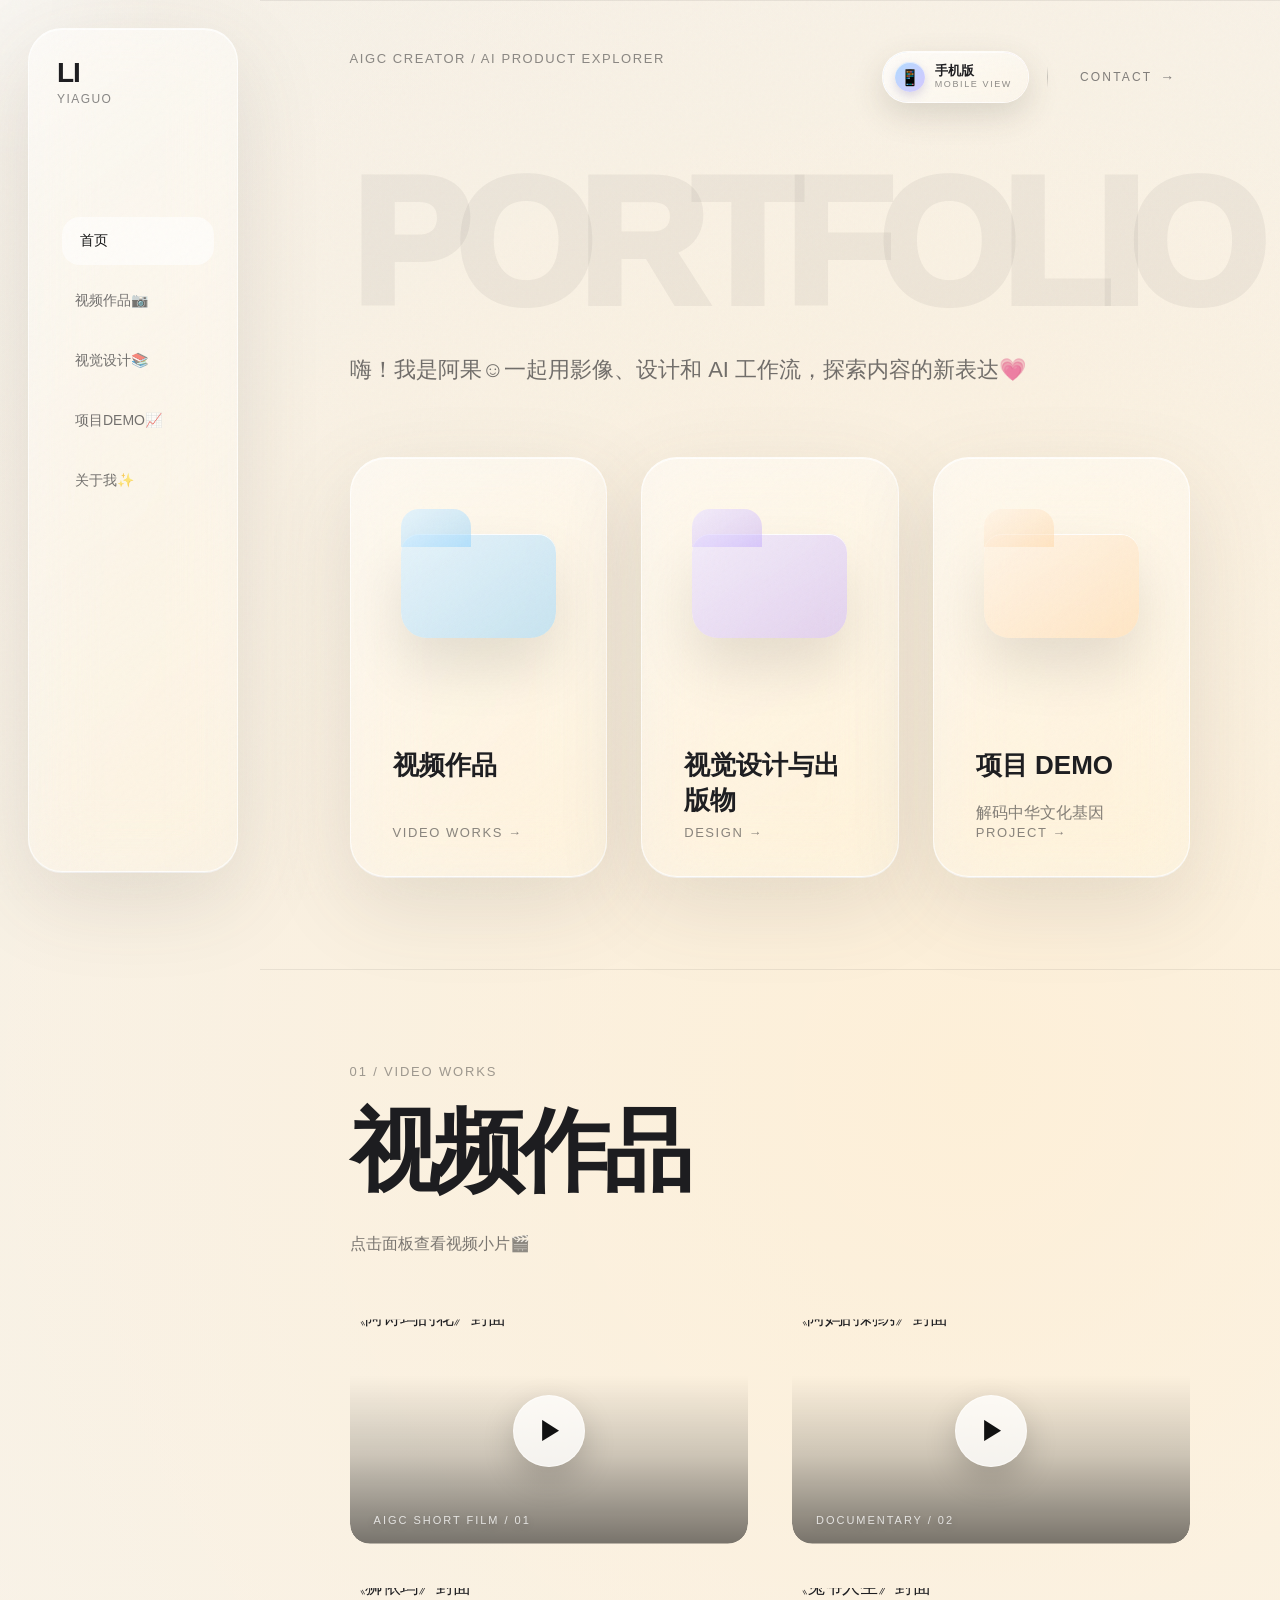
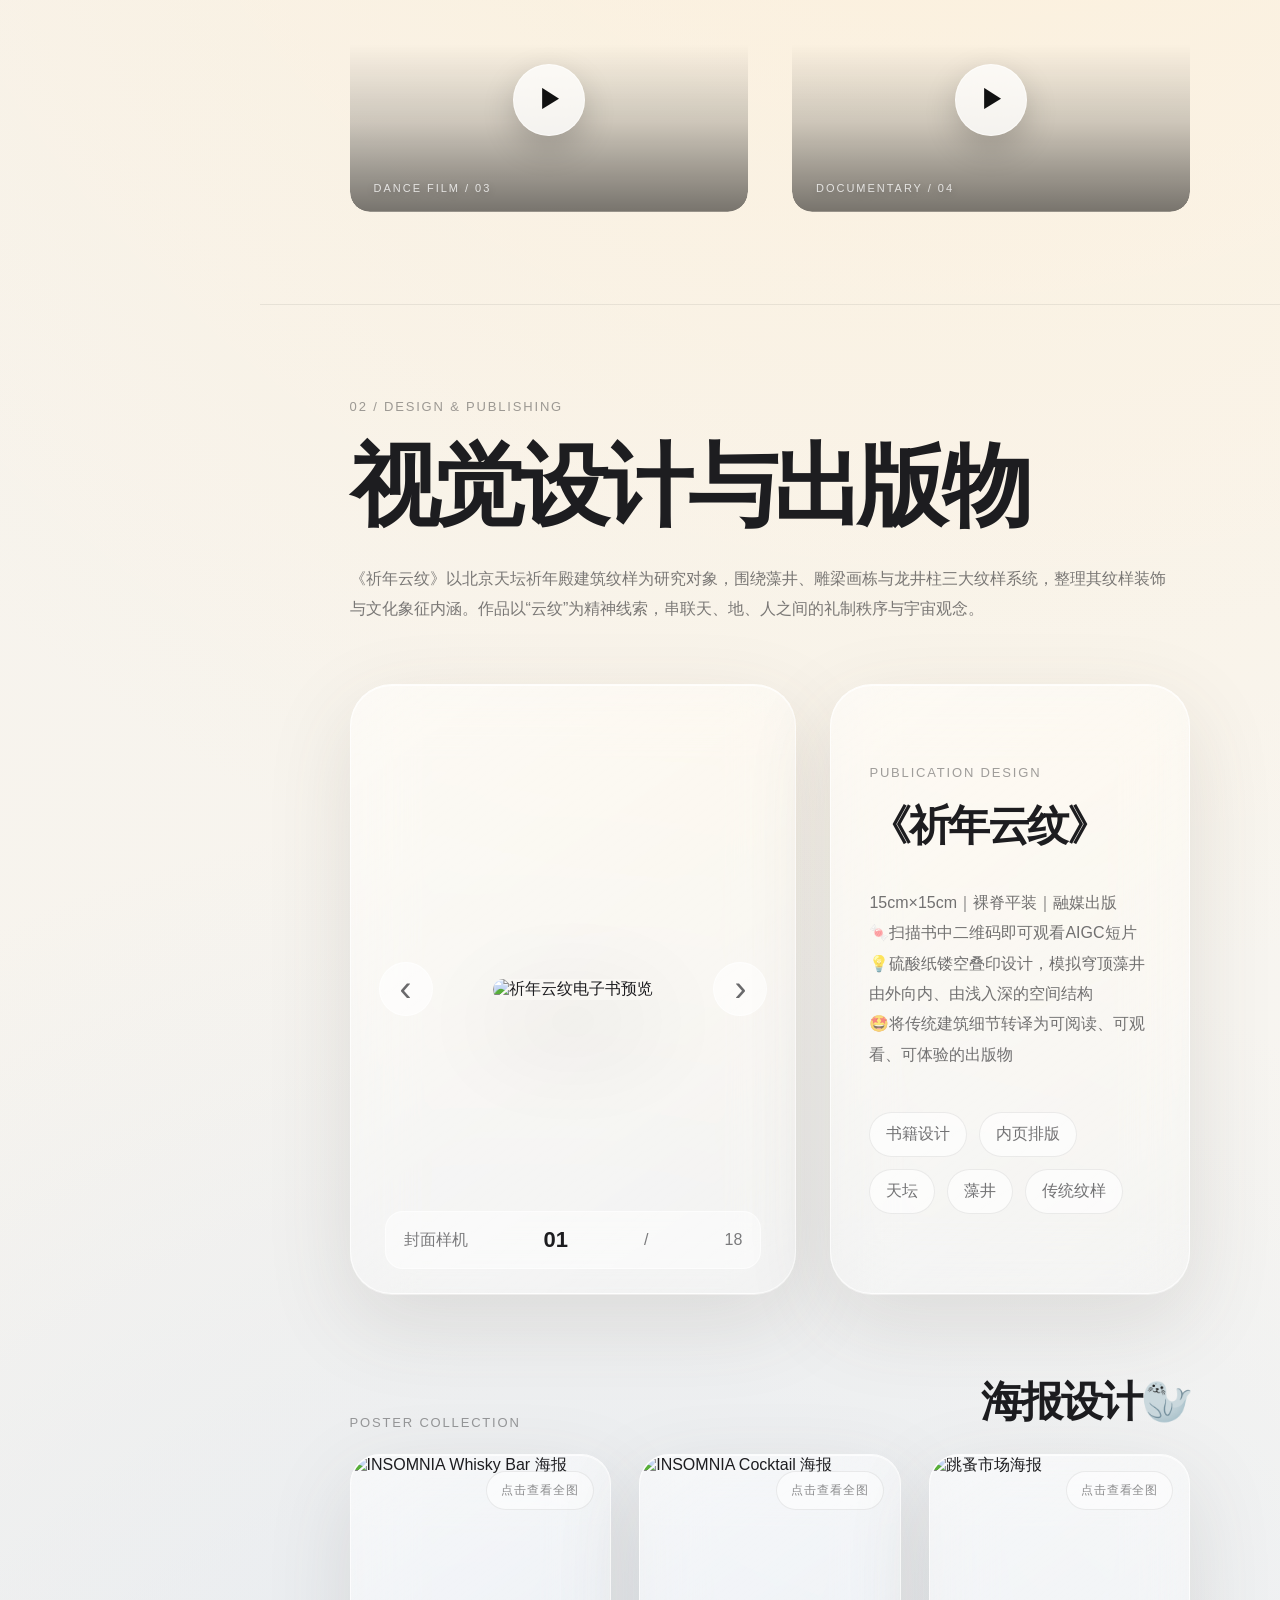
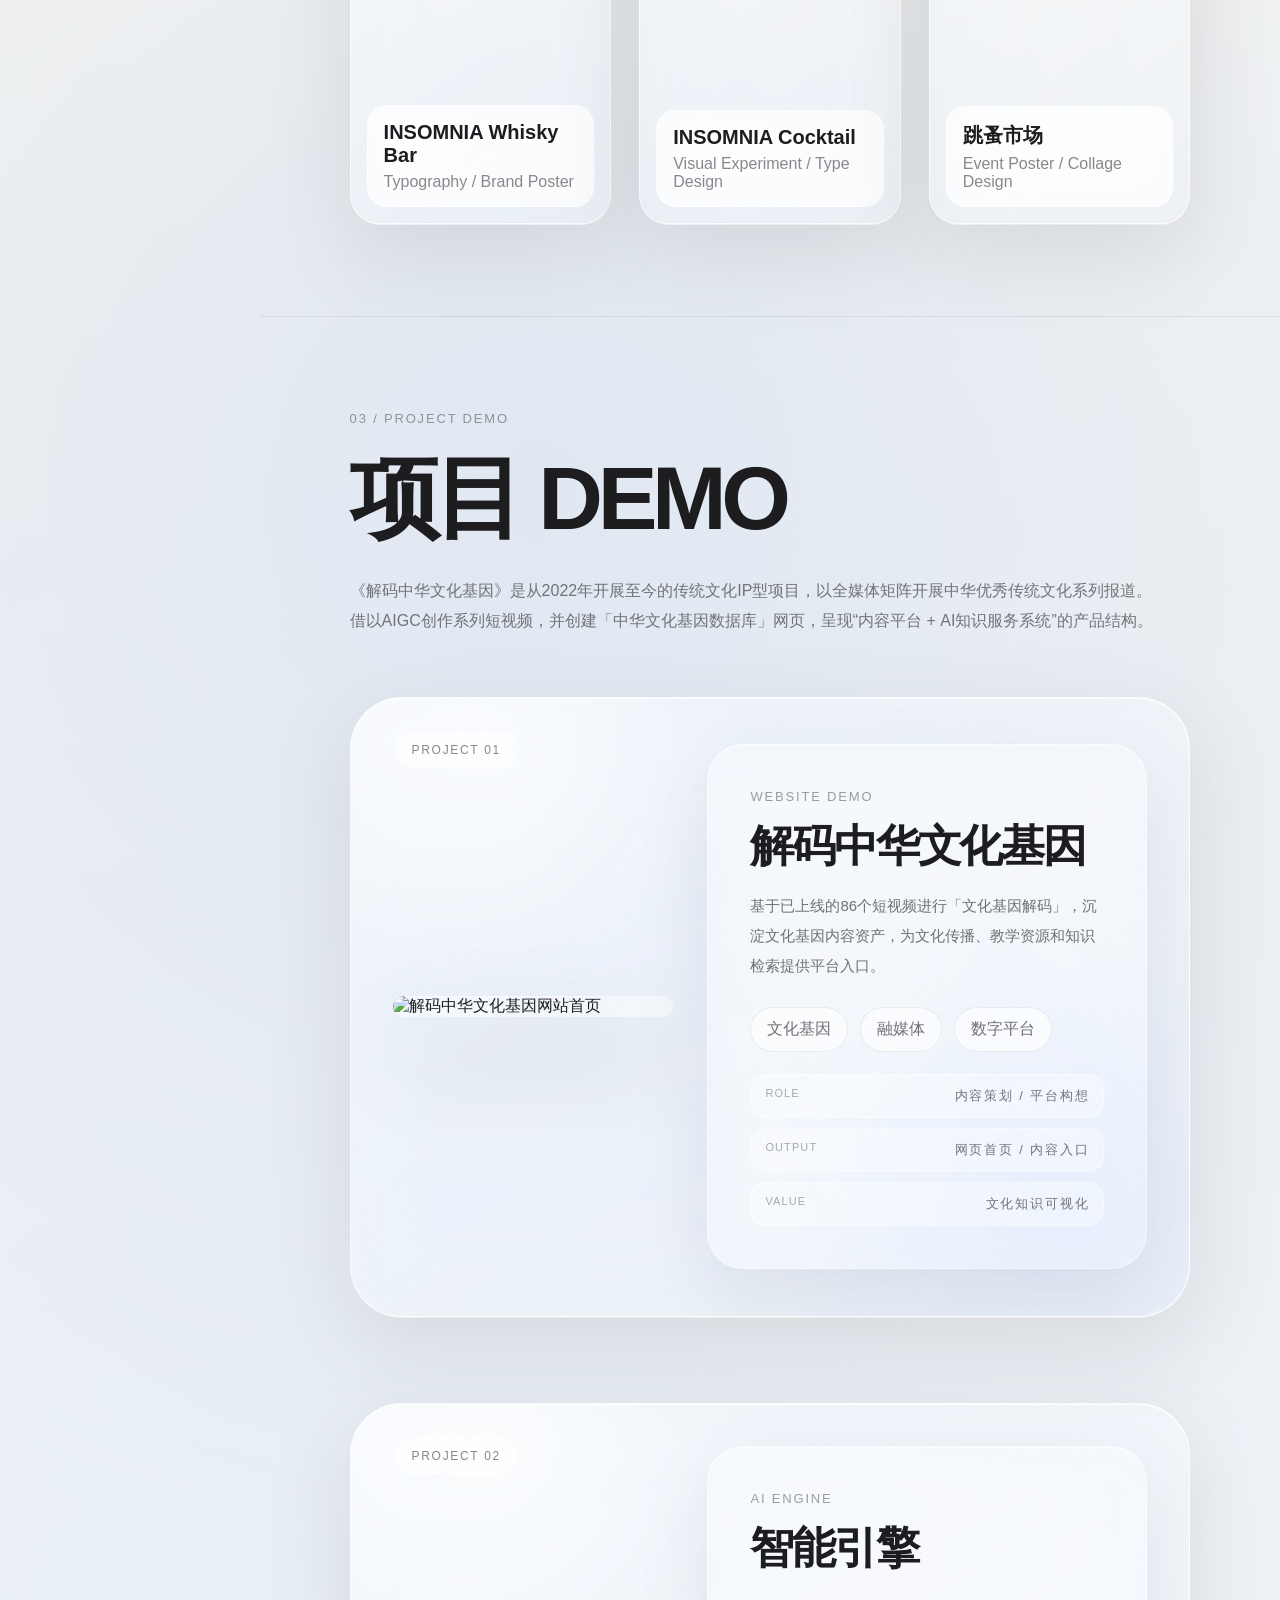
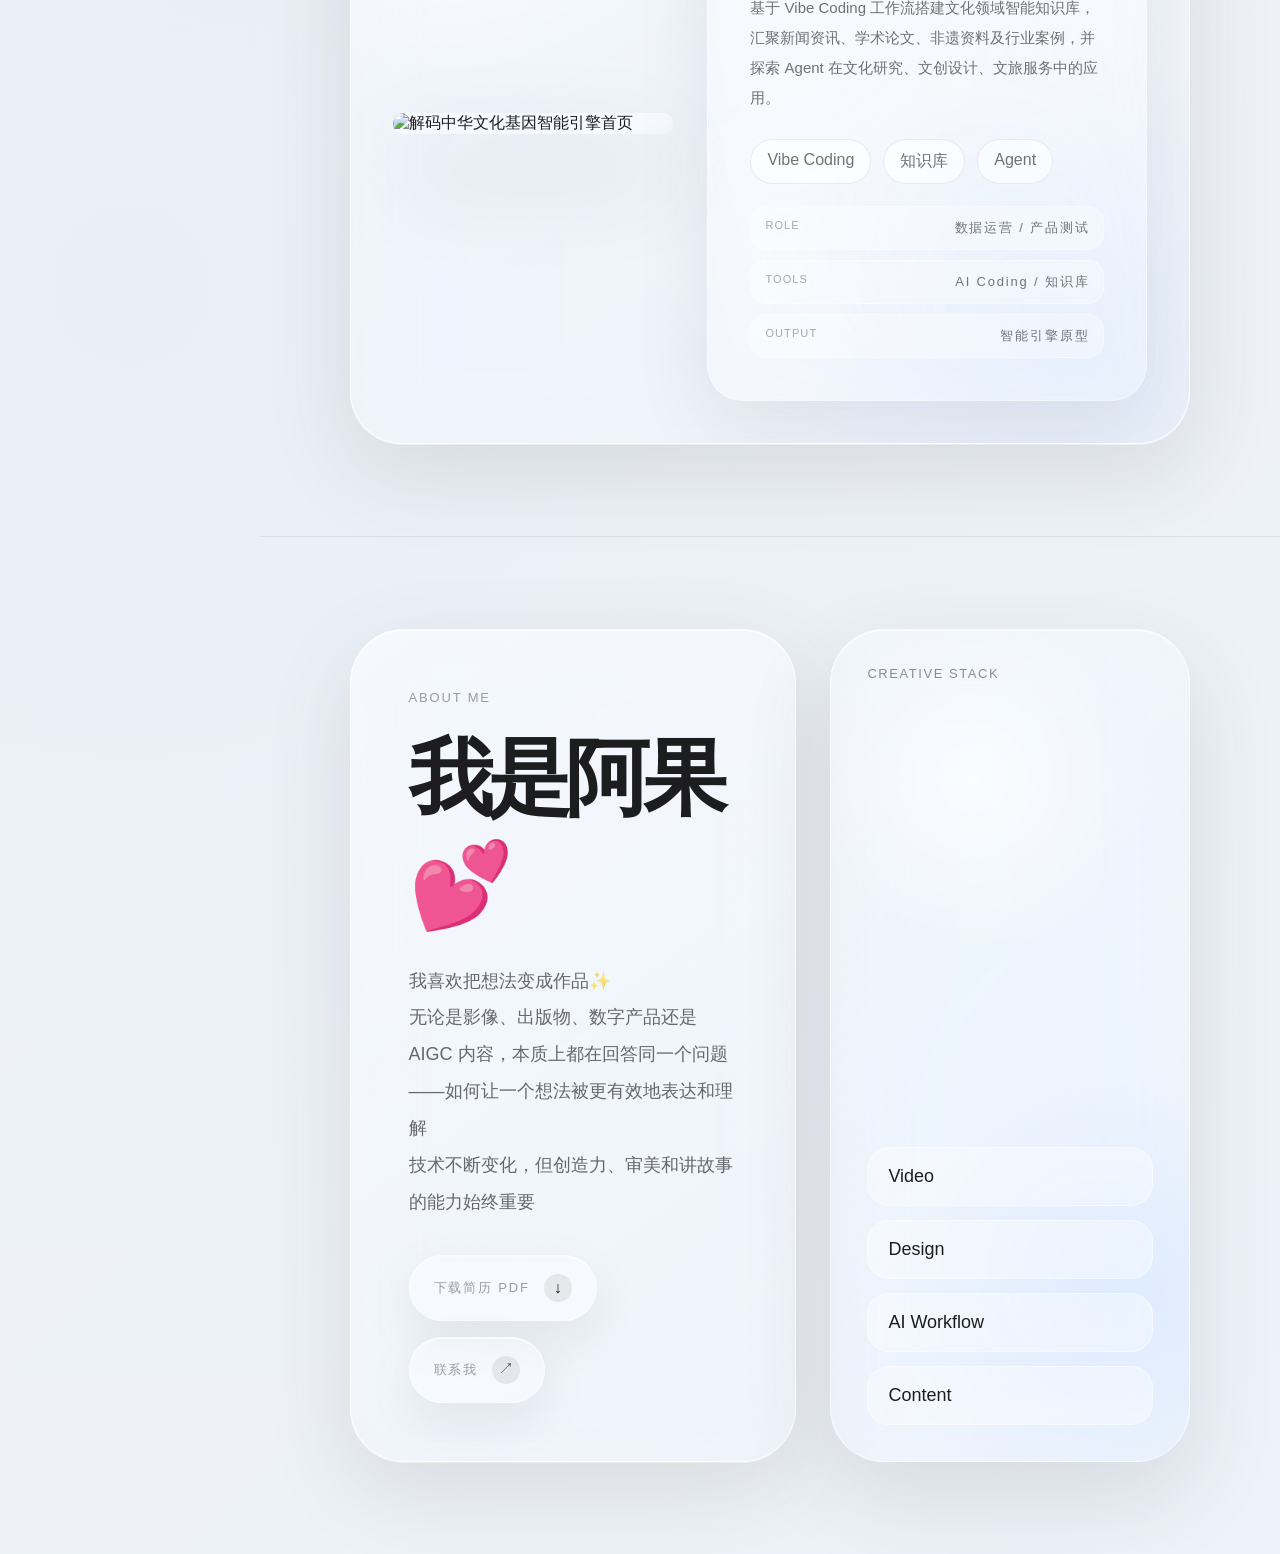
==== index.html @ c7b143b3 "Publish final portfolio site" ====
<!DOCTYPE html>
<html lang="zh-CN">
<head>
  <meta charset="UTF-8" />
  <meta name="viewport" content="width=device-width, initial-scale=1.0" />
  <title>李伊阿果 · Portfolio</title>
  <link rel="stylesheet" href="style.css?v=video-card-16x9-final-20260620" />
</head>
<body>
  <div class="cursor-glow"></div>
  <div class="noise"></div>

  <aside class="dock glass">
    <div class="logo"><b>LI</b><span>YIAGUO</span></div>
    <a class="active" href="#home">首页</a>
    <a href="#videos">视频作品📷</a>
    <a href="#design">视觉设计📚</a>
    <a href="#demo">项目DEMO📈</a>
    <a href="#about">关于我✨</a>
  </aside>

  <main>
    <section id="home" class="hero section">
      <div class="topline"><span class="topline-id">AIGC CREATOR / AI PRODUCT EXPLORER</span><div class="topline-right"><a class="mobile-cta" href="mobile.html" aria-label="切换到手机版"><span class="mobile-cta-icon">📱</span><span class="mobile-cta-text"><b>手机版</b><small>MOBILE VIEW</small></span></a><span class="topline-divider" aria-hidden="true"></span><a class="topline-contact" href="mailto:1071947963@qq.com"><span class="topline-contact-label">CONTACT</span><span class="topline-contact-arrow">→</span></a></div></div>
      <h1 class="mega">PORTFOLIO</h1>
      <p class="hero-copy">嗨！我是阿果☺️一起用影像、设计和 AI 工作流，探索内容的新表达💗</p>
      <div class="folder-grid">
        <a href="#videos" class="folder glass blue"><div class="folder-3d"></div><h2>视频作品</h2><p></p><span>VIDEO WORKS →</span></a>
        <a href="#design" class="folder glass violet"><div class="folder-3d"></div><h2>视觉设计与出版物</h2><p></p><span>DESIGN →</span></a>
        <a href="#demo" class="folder glass amber"><div class="folder-3d"></div><h2>项目 DEMO</h2><p>解码中华文化基因</p><span>PROJECT →</span></a>
      </div>
    </section>

    <section id="videos" class="section">
      <div class="section-title"><span>01 / VIDEO WORKS</span><h2>视频作品</h2><p>点击面板查看视频小片🎬</p></div>
      <div class="video-waterfall">
        <article class="video-card" data-video="assets/videos/ashima.mp4" data-title="《阿诗玛的花》｜AIGC短片"><div class="video-cover"><img src="assets/covers/ashima.jpg" class="cover-img" alt="《阿诗玛的花》封面"><div class="play">▶</div><small>AIGC SHORT FILM / 01</small></div><div class="video-info"><h3>《阿诗玛的花》｜AIGC短片</h3><p>基于纪录片《阿妈的刺绣》延伸创作，以AIGC动画解构撒尼刺绣的几何对称特征。在传统纹样与数字技术的碰撞中，探索非遗文化的当代表达。</p></div></article>
        <article class="video-card" data-video="assets/videos/阿妈的刺绣.mp4" data-title="《阿妈的刺绣》"><div class="video-cover"><img src="assets/covers/amadecixiu.jpg" class="cover-img" alt="《阿妈的刺绣》封面"><div class="play">▶</div><small>DOCUMENTARY / 02</small></div><div class="video-info"><h3>《阿妈的刺绣》｜微纪录片</h3><p>以第一人称视角走进撒尼人的生活现场，记录国家级非遗传承人的坚守与传递。当针脚穿过布面，古老的文化也在当代继续生长。</p></div></article>
        <article class="video-card" data-video="assets/videos/狮依玛.mp4" data-title="《狮依玛》"><div class="video-cover"><img src="assets/covers/shiyima.jpg" class="cover-img" alt="《狮依玛》封面"><div class="play">▶</div><small>DANCE FILM / 03</small></div><div class="video-info"><h3>《狮依玛》｜舞蹈影像</h3><p>以舞狮为视觉意象，通过舞蹈影像探讨生命、传承与信仰。在刚劲与热烈的肢体表达中，展现民族文化历久弥新的生命力。</p></div></article>
        <article class="video-card" data-video="assets/videos/兔爷人生.mp4" data-title="《兔爷人生》"><div class="video-cover"><img src="assets/covers/tuye.jpg" class="cover-img" alt="《兔爷人生》封面"><div class="play">▶</div><small>DOCUMENTARY / 04</small></div><div class="video-info"><h3>《兔爷人生》｜微纪录片</h3><p>镜头走进杨梅竹斜街，从一尊兔儿爷的诞生开始，回望传统技艺跨越时光的传承轨迹。在“十五五”开局之年，以非遗之美回应文化自信的时代命题。</p></div></article>
      </div>
    </section>

    <section id="design" class="section">
      <div class="section-title"><span>02 / DESIGN & PUBLISHING</span><h2>视觉设计与出版物</h2><p>《祈年云纹》以北京天坛祈年殿建筑纹样为研究对象，围绕藻井、雕梁画栋与龙井柱三大纹样系统，整理其纹样装饰与文化象征内涵。作品以“云纹”为精神线索，串联天、地、人之间的礼制秩序与宇宙观念。
 </p></div>
      <div class="book-preview-wrap">
        <div class="book-preview glass">
          <button class="book-nav prev" aria-label="上一页">‹</button>
          <div class="book-stage"><img id="bookImage" src="assets/book/book-01.jpg" alt="祈年云纹电子书预览" /></div>
          <button class="book-nav next" aria-label="下一页">›</button>
          <div class="page-indicator"><span id="bookTitle">封面样机</span><b id="pageNow">01</b>/<span id="pageTotal">18</span></div>
        </div>
        <aside class="book-info glass"><span>PUBLICATION DESIGN</span><h3>《祈年云纹》</h3><p>15cm×15cm｜裸脊平装｜融媒出版<br>🍬扫描书中二维码即可观看AIGC短片<br>💡硫酸纸镂空叠印设计，模拟穹顶藻井由外向内、由浅入深的空间结构<br>🤩将传统建筑细节转译为可阅读、可观看、可体验的出版物</p><div class="book-tags"><b>书籍设计</b><b>内页排版</b><b>天坛</b><b>藻井</b><b>传统纹样</b></div></aside>
      </div>
      <div class="poster-section">
        <div class="poster-head"><span>POSTER COLLECTION</span><h3>海报设计🦭</h3></div>
        <div class="poster-row">
          <article class="poster-card glass" data-full="assets/posters/poster-01.jpg" data-title="INSOMNIA Whisky Bar"><img src="assets/posters/poster-01.jpg" alt="INSOMNIA Whisky Bar 海报"><div><h4>INSOMNIA Whisky Bar</h4><p>Typography / Brand Poster</p></div></article>
          <article class="poster-card glass" data-full="assets/posters/poster-02.jpg" data-title="INSOMNIA Cocktail"><img src="assets/posters/poster-02.jpg" alt="INSOMNIA Cocktail 海报"><div><h4>INSOMNIA Cocktail</h4><p>Visual Experiment / Type Design</p></div></article>
          <article class="poster-card glass" data-full="assets/posters/poster-03.jpg" data-title="跳蚤市场"><img src="assets/posters/poster-03.jpg" alt="跳蚤市场海报"><div><h4>跳蚤市场</h4><p>Event Poster / Collage Design</p></div></article>
        </div>
      </div>
    </section>

    <section id="demo" class="section">
      <div class="section-title"><span>03 / PROJECT DEMO</span><h2>项目 DEMO</h2><p>《解码中华文化基因》是从2022年开展至今的传统文化IP型项目，以全媒体矩阵开展中华优秀传统文化系列报道。<br>借以AIGC创作系列短视频，并创建「中华文化基因数据库」网页，呈现“内容平台 + AI知识服务系统”的产品结构。</p></div>
      <div class="project-stack">
        <article class="project-panel glass"><div class="project-index">PROJECT 01</div><div class="project-shot"><img src="assets/demo/culture-home.jpg" alt="解码中华文化基因网站首页"></div><div class="project-text glass"><span>WEBSITE DEMO</span><h3>解码中华文化基因</h3><p>基于已上线的86个短视频进行「文化基因解码」，沉淀文化基因内容资产，为文化传播、教学资源和知识检索提供平台入口。</p><div class="mini-tags"><b>文化基因</b><b>融媒体</b><b>数字平台</b></div><div class="project-meta"><span><em>ROLE</em>内容策划 / 平台构想</span><span><em>OUTPUT</em>网页首页 / 内容入口</span><span><em>VALUE</em>文化知识可视化</span></div></div></article>
        <article class="project-panel glass"><div class="project-index">PROJECT 02</div><div class="project-shot"><img src="assets/demo/engine-home.jpg" alt="解码中华文化基因智能引擎首页"></div><div class="project-text glass"><span>AI ENGINE</span><h3>智能引擎</h3><p>基于 Vibe Coding 工作流搭建文化领域智能知识库，汇聚新闻资讯、学术论文、非遗资料及行业案例，并探索 Agent 在文化研究、文创设计、文旅服务中的应用。</p><div class="mini-tags"><b>Vibe Coding</b><b>知识库</b><b>Agent</b></div><div class="project-meta"><span><em>ROLE</em>数据运营 / 产品测试</span><span><em>TOOLS</em>AI Coding / 知识库</span><span><em>OUTPUT</em>智能引擎原型</span></div></div></article>
      </div>
    </section>

    <section id="about" class="section about">
      <div class="about-shell">
        <div class="about-card glass"><span>ABOUT ME</span><h2>我是阿果💕</h2><p>我喜欢把想法变成作品✨<br>
无论是影像、出版物、数字产品还是 AIGC 内容，本质上都在回答同一个问题——如何让一个想法被更有效地表达和理解
<br>技术不断变化，但创造力、审美和讲故事的能力始终重要</p>
        <div class="resume-actions">
          <a class="resume-btn" href="assets/resume/李伊阿果的简历.pdf" download><span>下载简历 PDF</span><i>↓</i></a>
          <a class="resume-btn ghost" href="mailto:1071947963@qq.com"><span>联系我</span><i>↗</i></a>
        </div>
        </div>
        <div class="about-orbit glass">
          <div class="orbit-title">Creative Stack</div>
          <div class="orbit-list"><b>Video</b><b>Design</b><b>AI Workflow</b><b>Content</b></div>
        </div>
      </div>
    </section>
  </main>
       
  <div class="modal" id="videoModal"><div class="modal-bg"></div><div class="modal-box glass"><button class="close">×</button><h3 id="modalTitle">Video Demo</h3><video id="modalVideo" controls></video></div></div>


  <div class="poster-modal" id="posterModal">
    <div class="poster-modal-bg"></div>
    <div class="poster-modal-box glass">
      <button class="poster-close">×</button>
      <h3 id="posterTitle">Poster</h3>
      <img id="posterFull" src="" alt="海报全图预览">
    </div>
  </div>

  <script>const bookPages = [{"src": "assets/book/book-01.jpg", "title": "封面样机"}, {"src": "assets/book/book-02.jpg", "title": "扉页"}, {"src": "assets/book/book-03.jpg", "title": "引言页"}, {"src": "assets/book/book-04.jpg", "title": "藻井标题页"}, {"src": "assets/book/book-05.jpg", "title": "藻井解析"}, {"src": "assets/book/book-06.jpg", "title": "天圆地方"}, {"src": "assets/book/book-07.jpg", "title": "十二金柱"}, {"src": "assets/book/book-08.jpg", "title": "斗拱结构"}, {"src": "assets/book/book-09.jpg", "title": "风华四方"}, {"src": "assets/book/book-10.jpg", "title": "龙腾云霄"}, {"src": "assets/book/book-11.jpg", "title": "雕梁画栋"}, {"src": "assets/book/book-12.jpg", "title": "金龙和玺纹"}, {"src": "assets/book/book-13.jpg", "title": "金凤和玺纹"}, {"src": "assets/book/book-14.jpg", "title": "金龙和玺纹细节"}, {"src": "assets/book/book-15.jpg", "title": "祈年殿历史时间轴"}, {"src": "assets/book/book-16.jpg", "title": "尾声页"}, {"src": "assets/book/book-17.jpg", "title": "内页 17"}, {"src": "assets/book/book-18.jpg", "title": "内页 18"}];</script>
  <script src="script.js"></script>
</body>
</html>
---- style.css ----
*{box-sizing:border-box}html{scroll-behavior:smooth}body{margin:0;color:#1d1d20;background:radial-gradient(circle at 80% 10%,rgba(214,200,255,.55),transparent 30%),radial-gradient(circle at 14% 80%,rgba(178,219,255,.48),transparent 32%),linear-gradient(135deg,#faf7f1,#eee6dc);font-family:-apple-system,BlinkMacSystemFont,"SF Pro Display","PingFang SC","Helvetica Neue",Arial,sans-serif;overflow-x:hidden}a{text-decoration:none;color:inherit}.noise{position:fixed;inset:0;pointer-events:none;opacity:.035;background-image:url("data:image/svg+xml,%3Csvg viewBox='0 0 300 300' xmlns='http://www.w3.org/2000/svg'%3E%3Cfilter id='n'%3E%3CfeTurbulence type='fractalNoise' baseFrequency='.9' numOctaves='4' stitchTiles='stitch'/%3E%3C/filter%3E%3Crect width='300' height='300' filter='url(%23n)' opacity='.7'/%3E%3C/svg%3E");z-index:99}.cursor-glow{position:fixed;width:360px;height:360px;border-radius:50%;background:radial-gradient(circle,rgba(255,255,255,.75),transparent 64%);transform:translate(-50%,-50%);pointer-events:none;z-index:1;mix-blend-mode:soft-light}.glass{background:linear-gradient(145deg,rgba(255,255,255,.68),rgba(255,255,255,.22));border:1px solid rgba(255,255,255,.58);box-shadow:inset 0 1px 0 rgba(255,255,255,.7),0 26px 70px rgba(71,62,50,.13);backdrop-filter:blur(28px) saturate(160%);-webkit-backdrop-filter:blur(28px) saturate(160%)}.dock{position:fixed;left:28px;top:28px;bottom:28px;width:210px;border-radius:34px;z-index:20;padding:28px;display:flex;flex-direction:column}.logo b{display:block;font-size:28px;letter-spacing:-.04em}.logo span{font-size:12px;color:rgba(29,29,32,.52);letter-spacing:.12em}.dock a{padding:15px 18px;border-radius:18px;margin-top:12px;color:rgba(29,29,32,.62);font-size:14px;transition:.28s}.dock a:first-of-type{margin-top:110px}.dock a:hover,.dock a.active{background:rgba(255,255,255,.58);color:#111;transform:translateX(5px)}main{margin-left:260px}.section{min-height:100vh;padding:92px 7vw;border-top:1px solid rgba(30,30,34,.08);position:relative}.topline{display:flex;justify-content:space-between;color:rgba(29,29,32,.5);font-size:13px;letter-spacing:.12em}.hero{padding-top:50px}.mega{font-size:clamp(86px,14vw,225px);line-height:.8;letter-spacing:-.09em;margin:70px 0 0;color:rgba(29,29,32,.055);font-weight:950}.hero-copy{font-size:22px;line-height:1.85;width:min(760px,90%);margin:34px 0 66px;color:rgba(29,29,32,.62)}.folder-grid{display:grid;grid-template-columns:repeat(3,1fr);gap:34px}.folder{height:420px;border-radius:36px;padding:42px;position:relative;overflow:hidden;transition:.35s}.folder:hover{transform:translateY(-14px) scale(1.015);box-shadow:0 42px 110px rgba(71,62,50,.18)}.folder-3d{width:155px;height:104px;border-radius:18px 18px 26px 26px;margin:34px auto 110px;background:linear-gradient(145deg,rgba(255,255,255,.58),rgba(255,255,255,.08));box-shadow:inset 0 1px 0 rgba(255,255,255,.9),0 30px 55px rgba(0,0,0,.1);position:relative}.folder-3d:before{content:"";position:absolute;left:0;top:-25px;width:70px;height:38px;border-radius:18px 18px 0 0;background:inherit}.blue .folder-3d{background-color:rgba(83,186,255,.35)}.violet .folder-3d{background-color:rgba(156,116,255,.3)}.amber .folder-3d{background-color:rgba(255,194,124,.34)}.folder h2{font-size:26px;margin:0 0 12px}.folder p{color:rgba(29,29,32,.55);line-height:1.7}.folder span{position:absolute;bottom:36px;left:42px;font-size:13px;color:rgba(29,29,32,.52);letter-spacing:.12em}.section-title{max-width:820px;margin-bottom:60px}.section-title span,.book-info span,.project-text span,.poster-head span{font-size:13px;color:rgba(29,29,32,.42);letter-spacing:.14em}.section-title h2{font-size:clamp(50px,7vw,96px);letter-spacing:-.06em;margin:12px 0}.section-title p{color:rgba(29,29,32,.58);line-height:1.9}.video-waterfall{display:grid;grid-template-columns:repeat(2,1fr);gap:34px;align-items:start}.video-card{min-height:auto;border-radius:34px;padding:0;position:relative;overflow:hidden;cursor:pointer;display:block;background:transparent;border:0;box-shadow:none;backdrop-filter:none;-webkit-backdrop-filter:none}.video-card::before{content:none}.video-cover{height:100%;min-height:0;width:100%;aspect-ratio:1.71/1;border-radius:34px;display:grid;place-items:center;position:relative;overflow:hidden;transition:.42s cubic-bezier(.2,.8,.2,1);background:transparent;border:0;box-shadow:none;backdrop-filter:none;-webkit-backdrop-filter:none}.video-card:hover .video-cover{filter:brightness(.92)}.gradient-1{background:radial-gradient(circle at 30% 20%,#9fd3ff,transparent 30%),linear-gradient(135deg,#1a1a1d,#4e4f58)}.gradient-2{background:radial-gradient(circle at 70% 20%,#dfc2ff,transparent 34%),linear-gradient(135deg,#15151a,#575064)}.gradient-3{background:radial-gradient(circle at 80% 30%,#ffe0a8,transparent 35%),linear-gradient(135deg,#151515,#505259)}.gradient-4{background:radial-gradient(circle at 24% 30%,#b6e0ff,transparent 28%),radial-gradient(circle at 76% 72%,#ffd8b4,transparent 30%),linear-gradient(135deg,#121216,#44444f)}.play{width:90px;height:90px;border-radius:50%;background:rgba(255,255,255,.82);display:grid;place-items:center;font-size:32px;color:#111;box-shadow:0 18px 50px rgba(0,0,0,.18);padding-left:6px}.video-cover small{position:absolute;left:32px;bottom:28px;color:rgba(255,255,255,.55);letter-spacing:.14em}.video-info{position:absolute;inset:18px;width:auto;max-width:none;max-height:none;border-radius:24px;padding:26px 28px;display:none;flex-direction:column;justify-content:center;align-items:flex-start;background:linear-gradient(145deg,rgba(255,255,255,.82),rgba(255,255,255,.36));border:1px solid rgba(255,255,255,.62);box-shadow:0 22px 60px rgba(0,0,0,.22);backdrop-filter:blur(24px) saturate(160%);-webkit-backdrop-filter:blur(24px) saturate(160%);z-index:5;pointer-events:none;transform:scale(.82);transform-origin:center;animation:none}.video-card:hover .video-info{display:flex;animation:videoInfoZoom .42s cubic-bezier(.2,.8,.2,1) forwards}@keyframes videoInfoZoom{from{transform:scale(.82);opacity:0}to{transform:scale(1);opacity:1}}.video-info h3{margin:0 0 12px;font-size:22px;letter-spacing:-.04em;color:#1d1d20}.video-info p{margin:0;color:rgba(29,29,32,.66);line-height:1.7;font-size:14px;display:-webkit-box;-webkit-line-clamp:5;-webkit-box-orient:vertical;overflow:hidden}.video-info::after{content:"点击观看视频 DEMO";display:inline-flex;align-items:center;justify-content:center;width:max-content;margin-top:14px;padding:9px 14px;border-radius:999px;background:rgba(255,255,255,.58);border:1px solid rgba(30,30,34,.08);font-size:11px;letter-spacing:.1em;color:rgba(29,29,32,.58)}.book-preview-wrap{display:grid;grid-template-columns:minmax(0,1.45fr) 360px;gap:34px;align-items:stretch}.book-preview{border-radius:42px;padding:34px;position:relative;min-height:610px;display:grid;place-items:center;overflow:hidden}.book-stage{width:100%;height:520px;border-radius:32px;display:grid;place-items:center;perspective:1200px}.book-stage img{max-width:100%;max-height:100%;object-fit:contain;border-radius:22px;box-shadow:0 32px 100px rgba(0,0,0,.16);transition:.45s cubic-bezier(.2,.8,.2,1);transform-origin:center}.book-stage img.flip{transform:rotateY(-8deg) scale(.985);opacity:.65}.book-nav{position:absolute;top:50%;transform:translateY(-50%);width:54px;height:54px;border-radius:50%;border:1px solid rgba(255,255,255,.66);background:rgba(255,255,255,.58);font-size:36px;line-height:1;cursor:pointer;color:rgba(29,29,32,.66);z-index:4}.book-nav:hover{background:rgba(255,255,255,.85);color:#111}.book-nav.prev{left:28px}.book-nav.next{right:28px}.page-indicator{position:absolute;left:34px;right:34px;bottom:24px;display:flex;justify-content:space-between;align-items:center;padding:15px 18px;border-radius:18px;background:rgba(255,255,255,.48);border:1px solid rgba(255,255,255,.62);color:rgba(29,29,32,.58)}.page-indicator b{font-size:22px;color:#1d1d20}.book-info{border-radius:42px;padding:38px;display:flex;flex-direction:column;justify-content:center}.book-info h3{font-size:42px;letter-spacing:-.06em;margin:18px 0}.book-info p{color:rgba(29,29,32,.62);line-height:1.9}.book-tags,.mini-tags,.skills{display:flex;gap:12px;flex-wrap:wrap;margin-top:26px}.book-tags b,.mini-tags b,.skills b{padding:11px 16px;border-radius:999px;background:rgba(255,255,255,.62);border:1px solid rgba(30,30,34,.08);font-weight:500;color:rgba(29,29,32,.62)}.poster-section{margin-top:80px}.poster-head{display:flex;justify-content:space-between;align-items:end;margin-bottom:24px}.poster-head h3{font-size:42px;letter-spacing:-.05em;margin:0}.poster-row{display:grid;grid-template-columns:repeat(3,1fr);gap:28px}.poster-card{border-radius:34px;padding:22px;transition:.35s;overflow:hidden}.poster-card:hover{transform:translateY(-10px) scale(1.015)}.poster-card img{width:100%;height:520px;object-fit:contain;background:rgba(255,255,255,.45);border-radius:24px;display:block;box-shadow:0 22px 60px rgba(0,0,0,.11)}.poster-card h4{font-size:20px;margin:20px 0 6px}.poster-card p{margin:0;color:rgba(29,29,32,.52)}.project-stack{display:grid;gap:54px}.project-panel{border-radius:42px;padding:34px;display:grid;grid-template-columns:minmax(0,1.55fr) 390px;gap:34px;align-items:center}.project-shot{border-radius:30px;overflow:hidden;background:rgba(255,255,255,.38);box-shadow:0 30px 90px rgba(0,0,0,.12)}.project-shot img{width:100%;display:block}.project-text{border-radius:32px;padding:34px}.project-text h3{font-size:34px;letter-spacing:-.05em;margin:16px 0}.project-text p{color:rgba(29,29,32,.62);line-height:1.9}.about{display:grid;place-items:center}.about-card{width:min(920px,100%);border-radius:42px;padding:54px}.about-card span{letter-spacing:.14em;color:rgba(29,29,32,.42);font-size:13px}.about-card h2{font-size:76px;letter-spacing:-.07em;margin:16px 0}.about-card p{font-size:21px;line-height:1.9;color:rgba(29,29,32,.62)}.modal{position:fixed;inset:0;z-index:100;display:none;align-items:center;justify-content:center;padding:40px}.modal.show{display:flex}.modal-bg{position:absolute;inset:0;background:rgba(18,18,22,.52);backdrop-filter:blur(18px)}.modal-box{position:relative;width:min(1100px,94vw);border-radius:34px;padding:0;overflow:hidden;background:linear-gradient(145deg,rgba(255,255,255,.68),rgba(255,255,255,.22));border:1px solid rgba(255,255,255,.58);box-shadow:inset 0 1px 0 rgba(255,255,255,.7),0 30px 90px rgba(0,0,0,.3);backdrop-filter:blur(28px) saturate(160%);-webkit-backdrop-filter:blur(28px) saturate(160%)}.close{position:absolute;right:22px;top:18px;width:42px;height:42px;border:none;border-radius:50%;font-size:26px;background:rgba(255,255,255,.85);cursor:pointer;z-index:5;box-shadow:0 6px 20px rgba(0,0,0,.18)}.modal-box h3{margin:24px 32px 0;font-size:22px;letter-spacing:-.03em;color:#1d1d20;font-weight:600}.modal-box video{width:100%;height:auto;max-height:84vh;aspect-ratio:16/9;object-fit:cover;border-radius:0;background:#000;display:block;margin:0;padding:0}.modal-tip{color:rgba(29,29,32,.55);line-height:1.7}@media(max-width:1050px){.dock{display:none}main{margin-left:0}.section{padding:70px 24px}.folder-grid,.book-preview-wrap,.poster-row,.project-panel{grid-template-columns:1fr}.video-waterfall{grid-template-columns:1fr;gap:54px}.mega{font-size:86px}.video-card{height:auto;min-height:auto;display:block}.video-cover{height:310px}.video-info{position:relative;inset:auto;width:auto;height:auto;opacity:1;transform:none;margin-top:18px;border-radius:22px;padding:22px 24px;pointer-events:auto}.video-card:hover .video-info{transform:none}.book-preview{min-height:auto}.book-stage{height:320px}.poster-card img{height:420px}.cursor-glow{display:none}}

/* Poster full preview */
.poster-card{
  cursor: zoom-in;
  position:relative;
  aspect-ratio:596/842;
  padding:0;
  border-radius:30px;
  display:block;
}
.poster-card img{
  width:100%;
  height:100%;
  object-fit:cover;
  background:transparent;
  border-radius:inherit;
}
.poster-card > div{
  position:absolute;
  left:16px;
  right:16px;
  bottom:16px;
  padding:15px 16px;
  border-radius:20px;
  background:rgba(255,255,255,.72);
  border:1px solid rgba(255,255,255,.68);
  backdrop-filter:blur(18px) saturate(150%);
  -webkit-backdrop-filter:blur(18px) saturate(150%);
}
.poster-card h4{
  margin:0 0 6px;
}
.poster-card p{
  margin:0;
}
.poster-card::after{
  content:"点击查看全图";
  position:absolute;
  right:16px;
  top:16px;
  display:inline-flex;
  margin-top:0;
  padding:10px 14px;
  border-radius:999px;
  background:rgba(255,255,255,.52);
  border:1px solid rgba(30,30,34,.08);
  color:rgba(29,29,32,.5);
  font-size:12px;
  letter-spacing:.08em;
}
@media(max-width:1050px){
  .poster-card img{
    height:100%;
  }
}
.poster-modal{
  position:fixed;
  inset:0;
  z-index:120;
  display:none;
  align-items:center;
  justify-content:center;
  padding:34px;
}
.poster-modal.show{
  display:flex;
}
.poster-modal-bg{
  position:absolute;
  inset:0;
  background:rgba(18,18,22,.56);
  backdrop-filter:blur(22px);
  -webkit-backdrop-filter:blur(22px);
}
.poster-modal-box{
  position:relative;
  width:min(980px,92vw);
  max-height:92vh;
  border-radius:34px;
  padding:26px;
  display:grid;
  justify-items:center;
}
.poster-modal-box h3{
  width:100%;
  margin:0 0 18px;
  font-size:26px;
  letter-spacing:-.04em;
}
.poster-modal-box img{
  max-width:100%;
  max-height:78vh;
  object-fit:contain;
  border-radius:22px;
  box-shadow:0 30px 100px rgba(0,0,0,.28);
  background:white;
}
.poster-close{
  position:absolute;
  right:20px;
  top:18px;
  width:42px;
  height:42px;
  border:none;
  border-radius:50%;
  font-size:28px;
  background:rgba(255,255,255,.72);
  cursor:pointer;
  z-index:3;
}


/* Cover image — handled by 终版 section below */
.video-cover{
  height:auto;
  min-height:0;
  width:100%;
  aspect-ratio:16/10;
  border-radius:20px;
  display:block;
  position:relative;
  overflow:hidden;
}
.cover-img{
  position:absolute;
  inset:0;
  width:100%;
  height:100%;
  object-fit:cover;
  display:block;
  z-index:0;
  border-radius:20px;
  box-shadow:none;
  transform:none;
  transition:.50s cubic-bezier(.2,.8,.2,1);
}
.video-card:hover .cover-img{
  transform:scale(1.04);
}
.modal-tip{
  display:none !important;
}

/* Video card: image IS the card, no outer frame */
.video-card{
  border-radius:0 !important;
  padding:0 !important;
  overflow:visible !important;
  background:none !important;
  border:0 !important;
  outline:0 !important;
  box-shadow:none !important;
  backdrop-filter:none !important;
  -webkit-backdrop-filter:none !important;
}
.video-card::before{
  content:none !important;
}
.video-cover{
  border-radius:20px !important;
  background:none !important;
  border:0 !important;
  box-shadow:0 18px 50px rgba(38,34,30,.14) !important;
  backdrop-filter:none !important;
  -webkit-backdrop-filter:none !important;
  outline:0 !important;
}
.cover-img{
  border-radius:20px !important;
  box-shadow:none !important;
}

/* Mobile version CTA button + top bar layout */
.topline-right{
  display:inline-flex;
  align-items:center;
  gap:18px;
}
.topline-divider{
  display:inline-block;
  width:1px;
  height:22px;
  background:linear-gradient(to bottom,transparent,rgba(29,29,32,.22),transparent);
}
.topline-contact{
  display:inline-flex;
  align-items:center;
  gap:8px;
  padding:8px 14px;
  border-radius:999px;
  color:rgba(29,29,32,.55);
  font-size:12px;
  letter-spacing:.18em;
  transition:.28s;
}
.topline-contact:hover{
  background:rgba(255,255,255,.5);
  color:#1d1d20;
  transform:translateX(2px);
}
.topline-contact-arrow{
  font-size:14px;
  transition:transform .28s cubic-bezier(.2,.8,.2,1);
}
.topline-contact:hover .topline-contact-arrow{
  transform:translateX(3px);
}
.mobile-cta{
  display:inline-flex;
  align-items:center;
  gap:10px;
  padding:10px 16px 10px 12px;
  border-radius:999px;
  background:linear-gradient(145deg,rgba(255,255,255,.78),rgba(255,255,255,.32));
  border:1px solid rgba(255,255,255,.68);
  box-shadow:inset 0 1px 0 rgba(255,255,255,.7),0 12px 32px rgba(71,62,50,.16);
  backdrop-filter:blur(18px) saturate(160%);
  -webkit-backdrop-filter:blur(18px) saturate(160%);
  color:#1d1d20;
  font-size:13px;
  letter-spacing:.02em;
  transition:transform .28s cubic-bezier(.2,.8,.2,1),box-shadow .28s;
  position:relative;
  overflow:hidden;
}
.mobile-cta::before{
  content:"";
  position:absolute;
  inset:-1px;
  border-radius:inherit;
  padding:1px;
  background:linear-gradient(135deg,rgba(178,219,255,.85),rgba(214,200,255,.85),rgba(255,210,170,.85));
  -webkit-mask:linear-gradient(#000 0 0) content-box,linear-gradient(#000 0 0);
  -webkit-mask-composite:xor;
          mask-composite:exclude;
  pointer-events:none;
  opacity:.75;
}
.mobile-cta:hover{
  transform:translateY(-2px) scale(1.02);
  box-shadow:inset 0 1px 0 rgba(255,255,255,.8),0 18px 42px rgba(71,62,50,.22);
}
.mobile-cta-icon{
  display:inline-flex;
  align-items:center;
  justify-content:center;
  width:30px;
  height:30px;
  border-radius:50%;
  background:linear-gradient(135deg,#b2dbff,#d6c8ff);
  font-size:16px;
  box-shadow:inset 0 1px 0 rgba(255,255,255,.6),0 4px 10px rgba(120,110,180,.25);
  animation:mobilePulse 2.4s ease-in-out infinite;
}
.mobile-cta-text{
  display:inline-flex;
  flex-direction:column;
  line-height:1.1;
}
.mobile-cta-text b{
  font-weight:600;
  font-size:13px;
  letter-spacing:.02em;
}
.mobile-cta-text small{
  font-size:9px;
  letter-spacing:.18em;
  color:rgba(29,29,32,.5);
  margin-top:2px;
}
@keyframes mobilePulse{
  0%,100%{transform:rotate(0deg) scale(1);}
  10%{transform:rotate(-12deg) scale(1.06);}
  30%{transform:rotate(10deg) scale(1.06);}
  50%{transform:rotate(-6deg) scale(1.03);}
  70%{transform:rotate(6deg) scale(1.03);}
  90%{transform:rotate(0deg) scale(1);}
}
@media (max-width:1050px){
  .video-card{min-height:auto}
  .video-cover{height:auto;min-height:0;aspect-ratio:1.71/1}
  .video-info{position:relative;inset:auto;width:auto;max-width:none;height:auto;opacity:1;transform:none;margin-top:18px;border-radius:22px;padding:22px 24px;pointer-events:auto}
  .video-info h3{font-size:24px}
  .video-info p{font-size:15px;-webkit-line-clamp:6}
  .video-info::after{font-size:12px;padding:10px 16px;margin-top:18px}
  .modal-box{width:96vw;border-radius:24px}
  .modal-box h3{margin:18px 20px 0;font-size:18px}
  .modal-box video{margin:0;max-height:64vh}
}
@media (max-width:640px){
  .topline{flex-wrap:wrap;row-gap:14px;}
  .topline-right{gap:12px;}
  .topline-divider{height:18px;}
  .mobile-cta-text small{display:none;}
  .topline-contact-label{letter-spacing:.14em;}
}


/* =========================
   FIX PACK 2026-06-19
   1) 统一桌面/手机视觉语言
   2) 清理视频卡片灰色外框，只保留封面卡片
   3) 升级 Project DEMO 产品展示卡
   4) About Me 增加简历下载入口
   ========================= */

body{
  background:
    radial-gradient(circle at 76% 17%,rgba(255,238,210,.78),transparent 28%),
    radial-gradient(circle at 42% 58%,rgba(220,229,242,.82),transparent 34%),
    radial-gradient(circle at 10% 80%,rgba(232,239,248,.94),transparent 36%),
    linear-gradient(135deg,#f5f1ea 0%,#f8f5ef 46%,#edf3fb 100%) !important;
}

.glass{
  background:linear-gradient(145deg,rgba(255,255,255,.54),rgba(255,255,255,.18)) !important;
  border:1px solid rgba(255,255,255,.72) !important;
  box-shadow:inset 0 1px 0 rgba(255,255,255,.78),0 28px 86px rgba(74,67,58,.13),0 1px 0 rgba(255,255,255,.9) !important;
  backdrop-filter:blur(30px) saturate(150%) !important;
  -webkit-backdrop-filter:blur(30px) saturate(150%) !important;
}

/* 视频卡片 — 基础样式（终版统一处理，此处仅保留移动端适配） */
@keyframes videoInfoZoom{
  from{transform:scale(.86);opacity:0}
  to{transform:scale(1);opacity:1}
}
.video-info h3{
  margin:0 0 12px !important;
  font-size:22px !important;
  letter-spacing:-.04em !important;
  color:#1d1d20 !important;
}
.video-info p{
  margin:0 !important;
  color:rgba(29,29,32,.66) !important;
  line-height:1.7 !important;
  font-size:14px !important;
  display:-webkit-box !important;
  -webkit-line-clamp:5 !important;
  -webkit-box-orient:vertical !important;
  overflow:hidden !important;
}
.video-info::after{
  content:"点击观看视频 DEMO" !important;
  display:inline-flex !important;
  align-items:center !important;
  justify-content:center !important;
  width:max-content !important;
  margin-top:14px !important;
  padding:9px 14px !important;
  border-radius:999px !important;
  background:rgba(255,255,255,.58) !important;
  border:1px solid rgba(30,30,34,.08) !important;
  font-size:11px !important;
  letter-spacing:.1em !important;
  color:rgba(29,29,32,.58) !important;
}

/* Project DEMO：产品展示卡片 */
.project-stack{
  gap:86px !important;
}
.project-panel{
  position:relative !important;
  grid-template-columns:minmax(0,1.7fr) 440px !important;
  min-height:620px !important;
  padding:42px !important;
  border-radius:52px !important;
  overflow:hidden !important;
  background:
    radial-gradient(circle at 18% 8%,rgba(255,255,255,.58),transparent 28%),
    radial-gradient(circle at 86% 86%,rgba(201,218,255,.24),transparent 34%),
    linear-gradient(145deg,rgba(255,255,255,.46),rgba(255,255,255,.12)) !important;
}
.project-panel::before{
  content:"" !important;
  position:absolute !important;
  width:540px !important;
  height:540px !important;
  border-radius:50% !important;
  background:radial-gradient(circle,rgba(255,255,255,.42),transparent 68%) !important;
  left:-230px !important;
  top:-230px !important;
  pointer-events:none !important;
}
.project-index{
  position:absolute !important;
  left:44px !important;
  top:34px !important;
  z-index:4 !important;
  padding:10px 16px !important;
  border-radius:999px !important;
  background:rgba(255,255,255,.36) !important;
  border:1px solid rgba(255,255,255,.48) !important;
  color:rgba(24,24,27,.52) !important;
  font-size:12px !important;
  letter-spacing:.14em !important;
  backdrop-filter:blur(24px) !important;
  -webkit-backdrop-filter:blur(24px) !important;
}
.project-shot{
  border-radius:36px !important;
  overflow:hidden !important;
  box-shadow:0 42px 100px rgba(30,30,34,.16), inset 0 1px 0 rgba(255,255,255,.36) !important;
  transition:transform .55s cubic-bezier(.2,.8,.2,1), box-shadow .55s ease !important;
}
.project-panel:hover .project-shot{
  transform:perspective(1200px) rotateY(-2deg) translateY(-8px) !important;
}
.project-text{
  align-self:center !important;
  border-radius:36px !important;
  padding:42px !important;
  background:rgba(255,255,255,.20) !important;
  border:1px solid rgba(255,255,255,.40) !important;
  box-shadow:inset 0 1px 0 rgba(255,255,255,.56),0 30px 80px rgba(30,30,34,.08) !important;
}
.project-text h3{
  font-size:44px !important;
  line-height:1.04 !important;
  margin:18px 0 22px !important;
}
.project-text p{
  font-size:15px !important;
  line-height:2 !important;
}
.project-meta{
  margin-top:22px !important;
  display:grid !important;
  gap:10px !important;
}
.project-meta span{
  display:flex !important;
  justify-content:space-between !important;
  gap:16px !important;
  padding:12px 14px !important;
  border-radius:16px !important;
  background:rgba(255,255,255,.34) !important;
  border:1px solid rgba(255,255,255,.42) !important;
  color:rgba(36,35,38,.62) !important;
  font-size:13px !important;
}
.project-meta em{
  font-style:normal !important;
  color:rgba(36,35,38,.38) !important;
  letter-spacing:.1em !important;
  font-size:11px !important;
}

/* About Me：美化排版 + 简历下载 */
.about{
  display:block !important;
}
.about-shell{
  display:grid !important;
  grid-template-columns:minmax(0,1.25fr) 360px !important;
  gap:34px !important;
  align-items:stretch !important;
}
.about-card{
  width:100% !important;
  max-width:none !important;
  border-radius:54px !important;
  padding:58px !important;
}
.about-card h2{
  font-size:84px !important;
  margin-bottom:28px !important;
}
.about-card p{
  max-width:920px !important;
  font-size:18px !important;
  line-height:2.05 !important;
  color:rgba(24,24,27,.64) !important;
}
.about-orbit{
  border-radius:54px !important;
  padding:36px !important;
  min-height:520px !important;
  display:flex !important;
  flex-direction:column !important;
  justify-content:space-between !important;
  background:
    radial-gradient(circle at 40% 18%,rgba(255,255,255,.66),transparent 24%),
    radial-gradient(circle at 80% 80%,rgba(190,216,255,.32),transparent 32%),
    linear-gradient(145deg,rgba(255,255,255,.36),rgba(255,255,255,.12)) !important;
  border:1px solid rgba(255,255,255,.56) !important;
  box-shadow:inset 0 1px 0 rgba(255,255,255,.72),0 34px 90px rgba(55,47,39,.12) !important;
  backdrop-filter:blur(34px) saturate(170%) !important;
  -webkit-backdrop-filter:blur(34px) saturate(170%) !important;
}
.orbit-title{
  color:rgba(24,24,27,.48) !important;
  letter-spacing:.12em !important;
  font-size:13px !important;
  text-transform:uppercase !important;
}
.orbit-list{
  display:grid !important;
  gap:14px !important;
}
.orbit-list b{
  padding:18px 20px !important;
  border-radius:22px !important;
  background:rgba(255,255,255,.38) !important;
  border:1px solid rgba(255,255,255,.48) !important;
  font-size:18px !important;
  font-weight:500 !important;
}
.resume-actions{
  display:flex !important;
  flex-wrap:wrap !important;
  gap:16px !important;
  margin-top:34px !important;
}
.resume-btn{
  display:inline-flex !important;
  align-items:center !important;
  gap:14px !important;
  justify-content:center !important;
  padding:18px 24px !important;
  border-radius:999px !important;
  background:rgba(255,255,255,.36) !important;
  border:1px solid rgba(255,255,255,.54) !important;
  color:#18181b !important;
  box-shadow:inset 0 1px 0 rgba(255,255,255,.68),0 18px 50px rgba(30,30,34,.08) !important;
  transition:.35s cubic-bezier(.2,.8,.2,1) !important;
}
.resume-btn i{
  width:28px !important;
  height:28px !important;
  border-radius:50% !important;
  display:grid !important;
  place-items:center !important;
  background:rgba(24,24,27,.08) !important;
  font-style:normal !important;
}
.resume-btn:hover{
  transform:translateY(-5px) !important;
  background:rgba(255,255,255,.56) !important;
}
.resume-btn.ghost{
  color:rgba(24,24,27,.68) !important;
}

@media(max-width:1050px){
  .video-waterfall,
  .project-panel,
  .about-shell{
    grid-template-columns:1fr !important;
  }
  .project-panel{
    min-height:auto !important;
    padding:26px !important;
  }
  .project-text{
    padding:28px !important;
  }
  .about-card{
    padding:34px !important;
  }
  .about-card h2{
    font-size:56px !important;
  }
  .about-orbit{
    min-height:auto !important;
  }
}


/* =========================
   VIDEO COVER CARD — 终版
   封面即卡片，无外框
   ========================= */

.video-waterfall{
  display:grid !important;
  grid-template-columns:repeat(2,minmax(0,1fr)) !important;
  gap:44px !important;
  align-items:start !important;
}

.video-card,
.video-card.glass{
  padding:0 !important;
  margin:0 !important;
  min-height:0 !important;
  height:auto !important;
  display:block !important;
  position:relative !important;
  overflow:hidden !important;
  cursor:pointer !important;

  background:none !important;
  background-color:transparent !important;
  border:0 !important;
  outline:0 !important;
  box-shadow:none !important;
  filter:none !important;
  backdrop-filter:none !important;
  -webkit-backdrop-filter:none !important;
}

.video-card::before,
.video-card::after{
  content:none !important;
  display:none !important;
}

/* 封面容器 — 无外框，封面即卡片 */
.video-cover{
  position:relative !important;
  width:100% !important;
  aspect-ratio:16 / 10 !important;          /* 统一比例 */
  height:auto !important;
  min-height:0 !important;
  padding:0 !important;
  margin:0 !important;
  overflow:hidden !important;

  /* ===== 去掉玻璃框，仅保留圆角 + 投影 ===== */
  border-radius:20px !important;
  background:none !important;
  border:0 !important;
  box-shadow:0 18px 50px rgba(38,34,30,.14) !important;
  backdrop-filter:none !important;
  -webkit-backdrop-filter:none !important;

  display:block !important;
  transform:translateZ(0) !important;
  transition:
    transform .55s cubic-bezier(.2,.8,.2,1),
    box-shadow .55s cubic-bezier(.2,.8,.2,1),
    filter .45s ease !important;
}

.video-card:hover .video-cover{
  transform:translateY(-6px) scale(1.008) !important;
  box-shadow:0 28px 70px rgba(38,34,30,.22) !important;
  filter:saturate(1.03) contrast(1.01) !important;
}

/* 封面图 — 完整填充卡片面板 */
.cover-img{
  position:absolute !important;
  inset:0 !important;                           /* 填满整个容器 */
  width:100% !important;
  height:100% !important;
  object-fit:cover !important;
  object-position:center center !important;
  display:block !important;
  z-index:0 !important;

  border-radius:20px !important;               /* 与容器一致 */
  box-shadow:none !important;
  filter:none !important;

  /* 不再缩放裁切 */
  transform:none !important;
  transition:transform .50s cubic-bezier(.2,.8,.2,1), filter .40s ease !important;
}

.video-card:hover .cover-img{
  transform:scale(1.02) !important;
  filter:brightness(.94) saturate(1.03) !important;
}

/* 底部渐变遮罩（覆盖整张封面图）*/
.video-cover::after{
  content:"" !important;
  position:absolute !important;
  inset:0 !important;                           /* 与 cover-img 对齐，铺满 */
  z-index:1 !important;
  display:block !important;
  pointer-events:none !important;
  border-radius:20px !important;                /* 与容器一致 */
  background:linear-gradient(
    to top,
    rgba(0,0,0,.52) 0%,
    rgba(0,0,0,.18) 40%,
    rgba(0,0,0,0) 75%
  ) !important;
  transition:opacity .40s ease !important;
}

.video-card:hover .video-cover::after{
  opacity:.85 !important;
}

/* 播放按钮 */
.play{
  position:absolute !important;
  left:50% !important;
  top:50% !important;
  transform:translate(-50%,-50%) !important;
  z-index:4 !important;

  width:72px !important;
  height:72px !important;
  border-radius:50% !important;

  background:rgba(255,255,255,.80) !important;
  border:1px solid rgba(255,255,255,.55) !important;
  outline:0 !important;
  box-shadow:0 12px 32px rgba(0,0,0,.18) !important;
  color:#111 !important;
  display:grid !important;
  place-items:center !important;
  font-size:26px !important;
  padding-left:4px !important;
  backdrop-filter:blur(14px) saturate(150%) !important;
  -webkit-backdrop-filter:blur(14px) saturate(150%) !important;

  transition:
    transform .40s cubic-bezier(.2,.8,.2,1),
    opacity .35s ease,
    background .35s ease !important;
}

.video-card:hover .play{
  transform:translate(-50%,-50%) scale(.90) !important;
  opacity:.82 !important;
  background:rgba(255,255,255,.66) !important;
}

/* 左下角编号标签 */
.video-cover small,
.video-cover > small{
  position:absolute !important;
  left:24px !important;
  bottom:18px !important;
  z-index:3 !important;
  color:rgba(255,255,255,.76) !important;
  font-size:11px !important;
  letter-spacing:.18em !important;
  text-transform:uppercase !important;
  text-shadow:0 2px 10px rgba(0,0,0,.35) !important;
  transition:opacity .35s ease, transform .35s ease !important;
}

.video-card:hover .video-cover small,
.video-card:hover .video-cover > small{
  opacity:0 !important;
  transform:translateY(8px) !important;
}

/* 悬停信息层 — 从底部浮现 */
.video-info{
  position:absolute !important;
  inset:0 !important;                           /* 铺满整张封面 */
  z-index:5 !important;
  border-radius:20px !important;                /* 与容器一致 */
  padding:28px !important;

  display:flex !important;
  flex-direction:column !important;
  justify-content:flex-end !important;
  align-items:flex-start !important;

  /* 半透明毛玻璃背景 */
  background:linear-gradient(
    to top,
    rgba(0,0,0,.62) 0%,
    rgba(0,0,0,.22) 45%,
    rgba(0,0,0,0) 100%
  ),
  linear-gradient(
    145deg,
    rgba(255,255,255,.16),
    rgba(255,255,255,.04)
  ) !important;
  border:1px solid rgba(255,255,255,.18) !important;
  box-shadow:inset 0 1px 0 rgba(255,255,255,.20) !important;
  backdrop-filter:blur(16px) saturate(140%) !important;
  -webkit-backdrop-filter:blur(16px) saturate(140%) !important;

  opacity:0 !important;
  pointer-events:none !important;
  transform:none !important;
  transition:opacity .40s cubic-bezier(.2,.8,.2,1) !important;
}

.video-card:hover .video-info{
  opacity:1 !important;
  animation:none !important;
}

.video-info h3{
  margin:0 0 10px !important;
  color:#fff !important;
  font-size:22px !important;
  line-height:1.2 !important;
  letter-spacing:-.045em !important;
  text-shadow:0 2px 14px rgba(0,0,0,.30) !important;
}

.video-info p{
  margin:0 !important;
  max-width:88% !important;
  color:rgba(255,255,255,.82) !important;
  font-size:13px !important;
  line-height:1.7 !important;

  display:-webkit-box !important;
  -webkit-line-clamp:3 !important;
  -webkit-box-orient:vertical !important;
  overflow:hidden !important;
}

.video-info::after{
  content:"点击观看 →" !important;
  display:inline-flex !important;
  align-items:center !important;
  justify-content:center !important;
  width:max-content !important;

  margin-top:16px !important;
  padding:9px 16px !important;
  border-radius:999px !important;

  background:rgba(255,255,255,.18) !important;
  border:1px solid rgba(255,255,255,.26) !important;
  color:rgba(255,255,255,.90) !important;
  font-size:11px !important;
  letter-spacing:.08em !important;
  backdrop-filter:blur(12px) !important;
  -webkit-backdrop-filter:blur(12px) !important;
}

@media(max-width:1050px){
  .video-waterfall{
    grid-template-columns:1fr !important;
    gap:34px !important;
  }
  .video-info{
    opacity:1 !important;
    inset:auto 12px 12px 12px !important;
    padding:20px !important;
    border-radius:20px !important;
  }
  .video-info p{
    -webkit-line-clamp:2 !important;
  }
  .play{
    width:60px !important;
    height:60px !important;
    font-size:22px !important;
  }
}

/* Final video-card alignment: one ratio, one crop, one clipping edge. */
.video-card,
.video-card.glass{
  aspect-ratio:16 / 9 !important;
  border-radius:20px !important;
  overflow:hidden !important;
  background:transparent !important;
  box-shadow:none !important;
  isolation:isolate !important;
  transform:translateZ(0) !important;
}

.video-cover{
  position:absolute !important;
  inset:0 !important;
  width:100% !important;
  height:100% !important;
  aspect-ratio:auto !important;
  border-radius:inherit !important;
  overflow:hidden !important;
  clip-path:inset(0 round 20px) !important;
  background:transparent !important;
  border:0 !important;
  box-shadow:none !important;
}

/* Every source image contains a baked-in white frame and shadow. */
.video-card .cover-img{
  border-radius:0 !important;
  transform:scale(1.10) !important;
  transform-origin:center center !important;
}

.video-card:hover .cover-img{
  transform:scale(1.12) !important;
}

/* Keep the cover still so the hover layer cannot expose a bottom edge. */
.video-card:hover .video-cover{
  transform:translateZ(0) !important;
  box-shadow:none !important;
}

.video-cover::after{
  border-radius:inherit !important;
}

/* Hover copy is clipped to exactly the same edge as the card. */
.video-info{
  inset:0 !important;
  border:0 !important;
  border-radius:inherit !important;
  box-shadow:none !important;
  outline:0 !important;
  overflow:hidden !important;
  clip-path:inset(0 round 20px) !important;
  background:linear-gradient(
    to top,
    rgba(13,12,11,.74) 0%,
    rgba(13,12,11,.35) 48%,
    rgba(13,12,11,.08) 100%
  ) !important;
}

@media(max-width:1050px){
  .video-info{
    inset:0 !important;
    border-radius:inherit !important;
  }
}
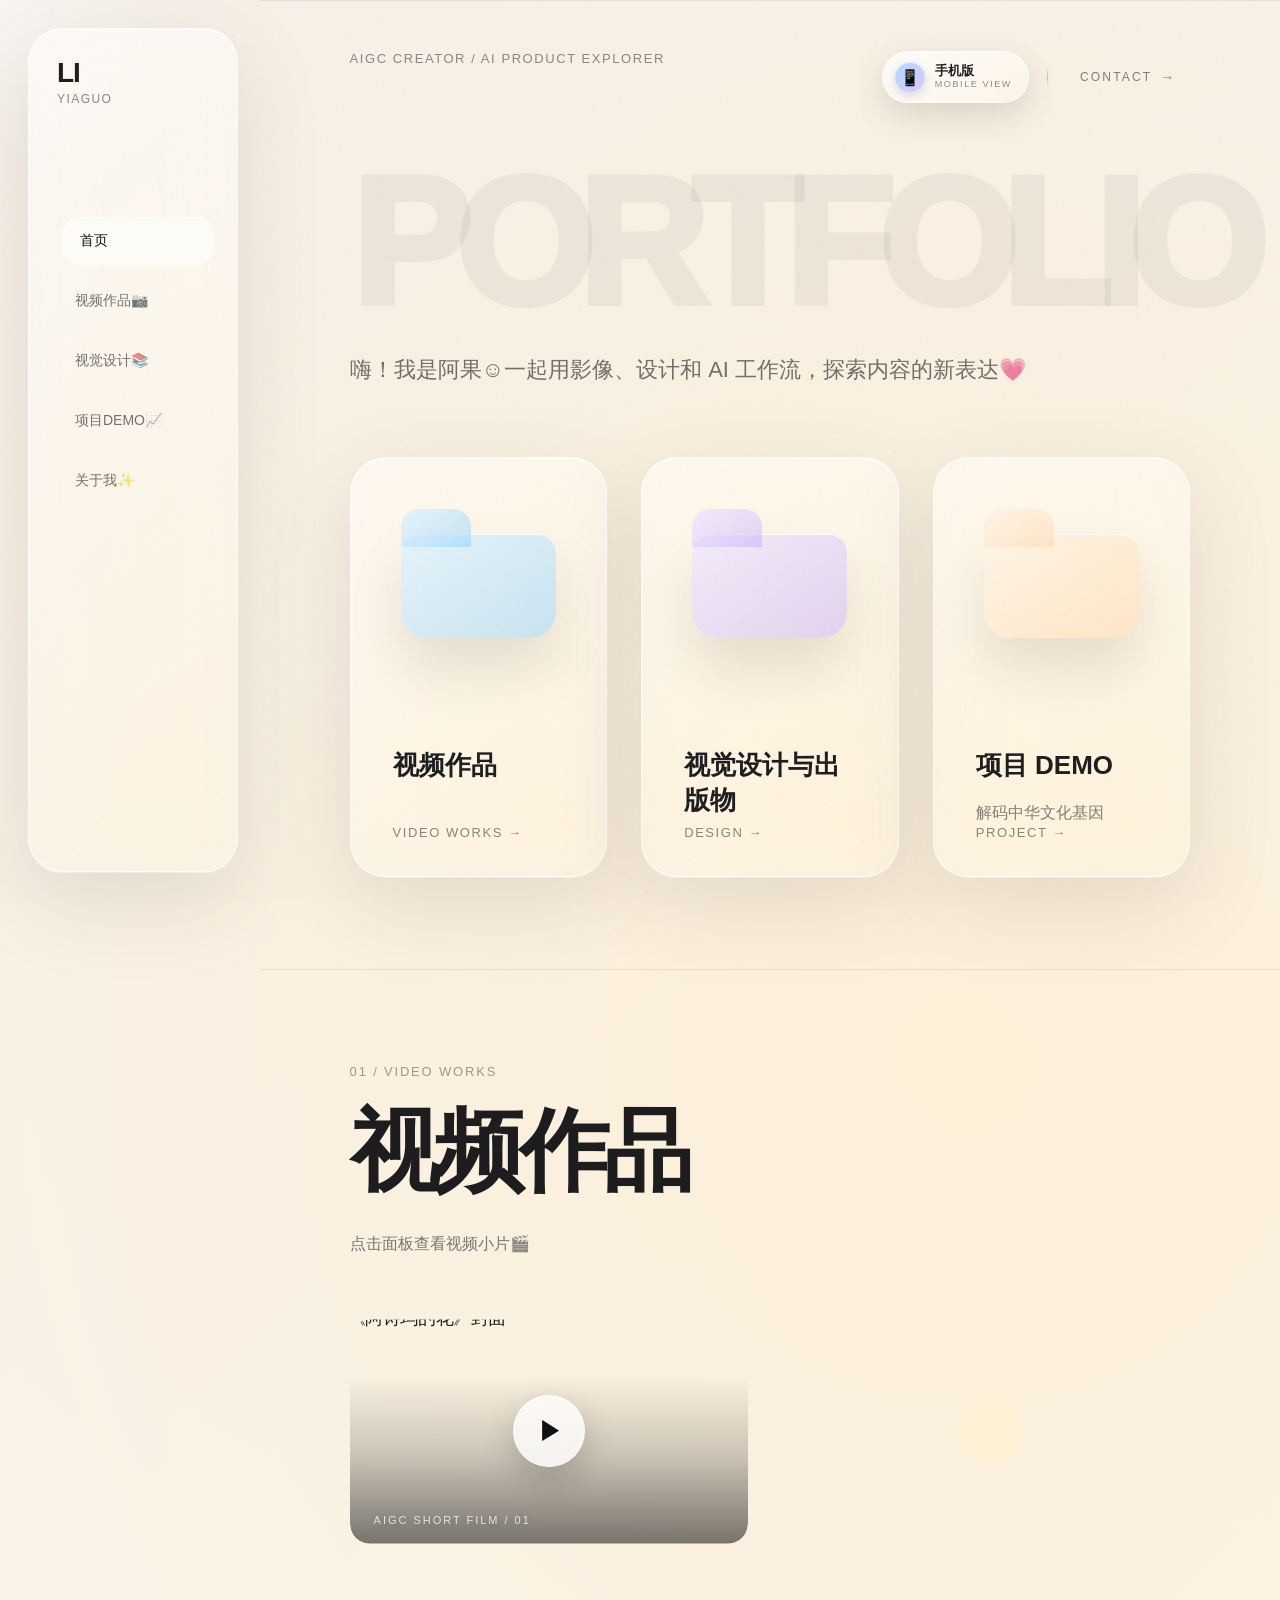
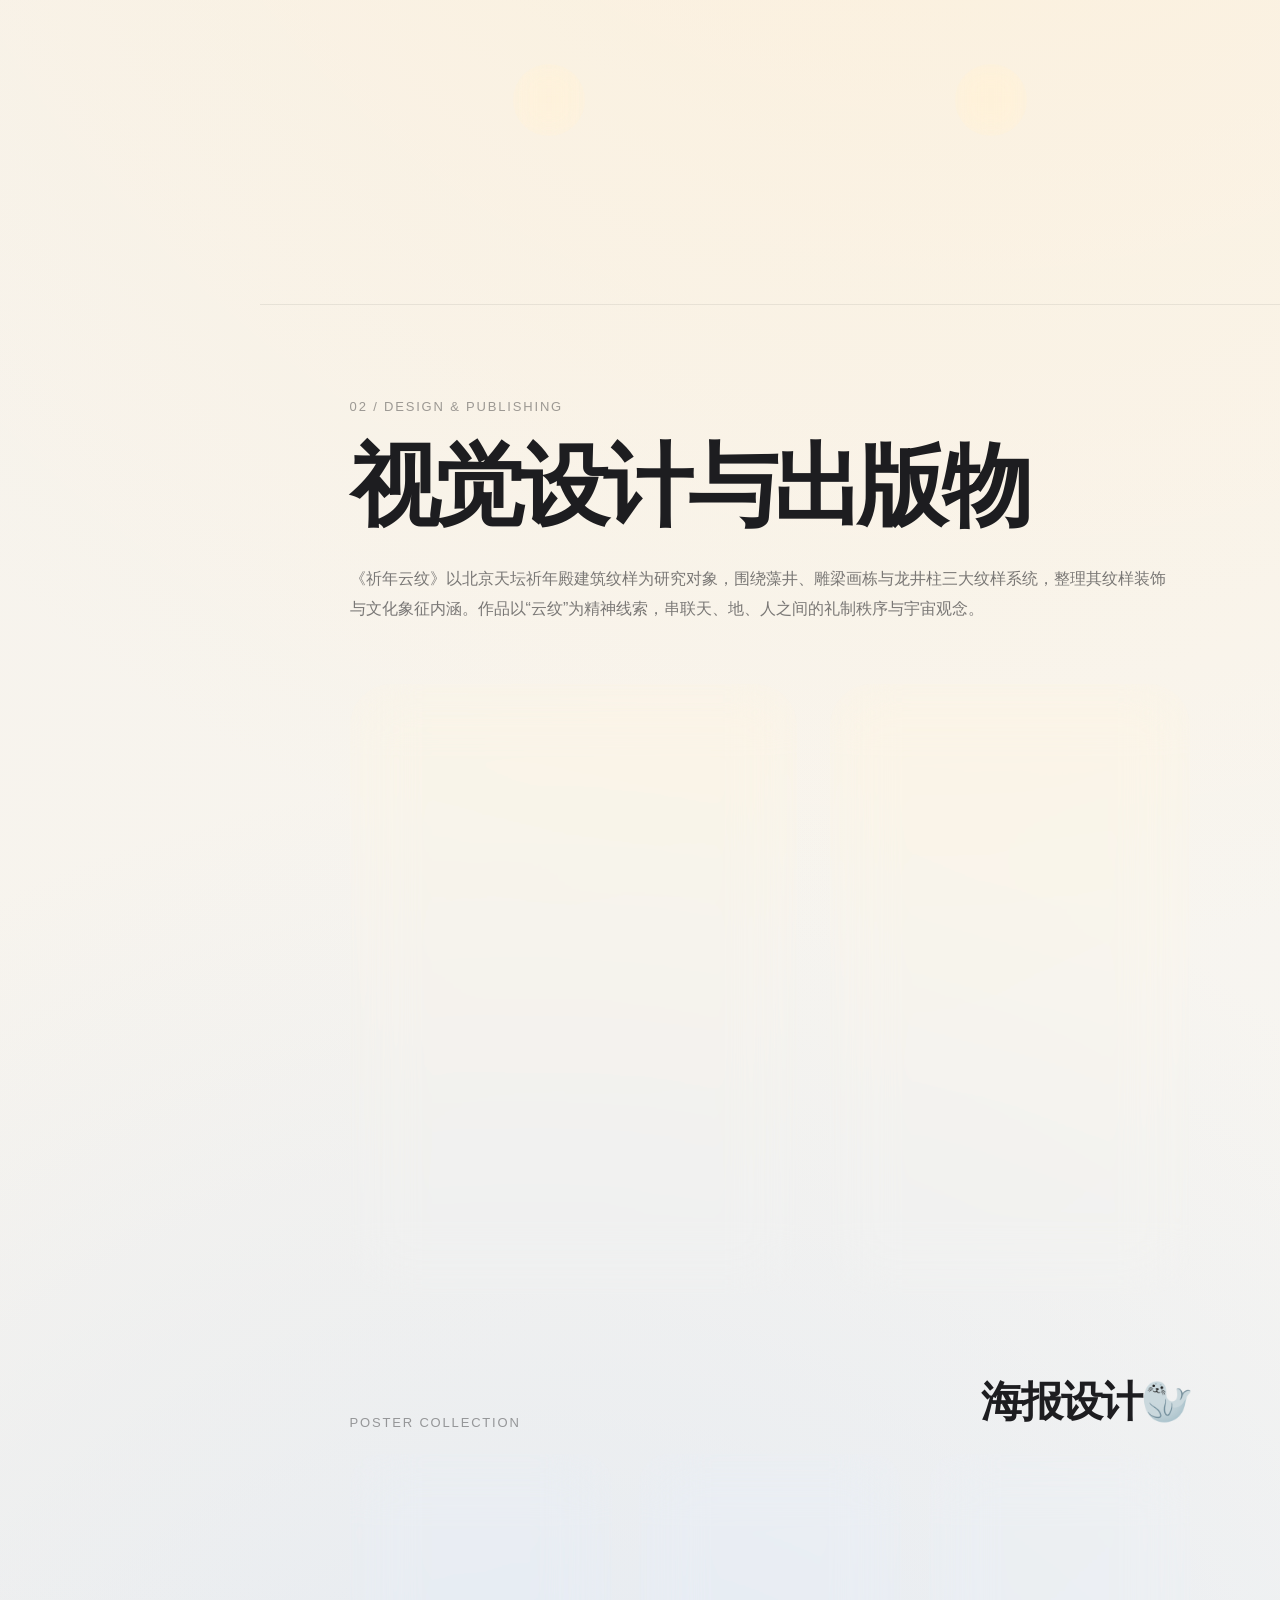
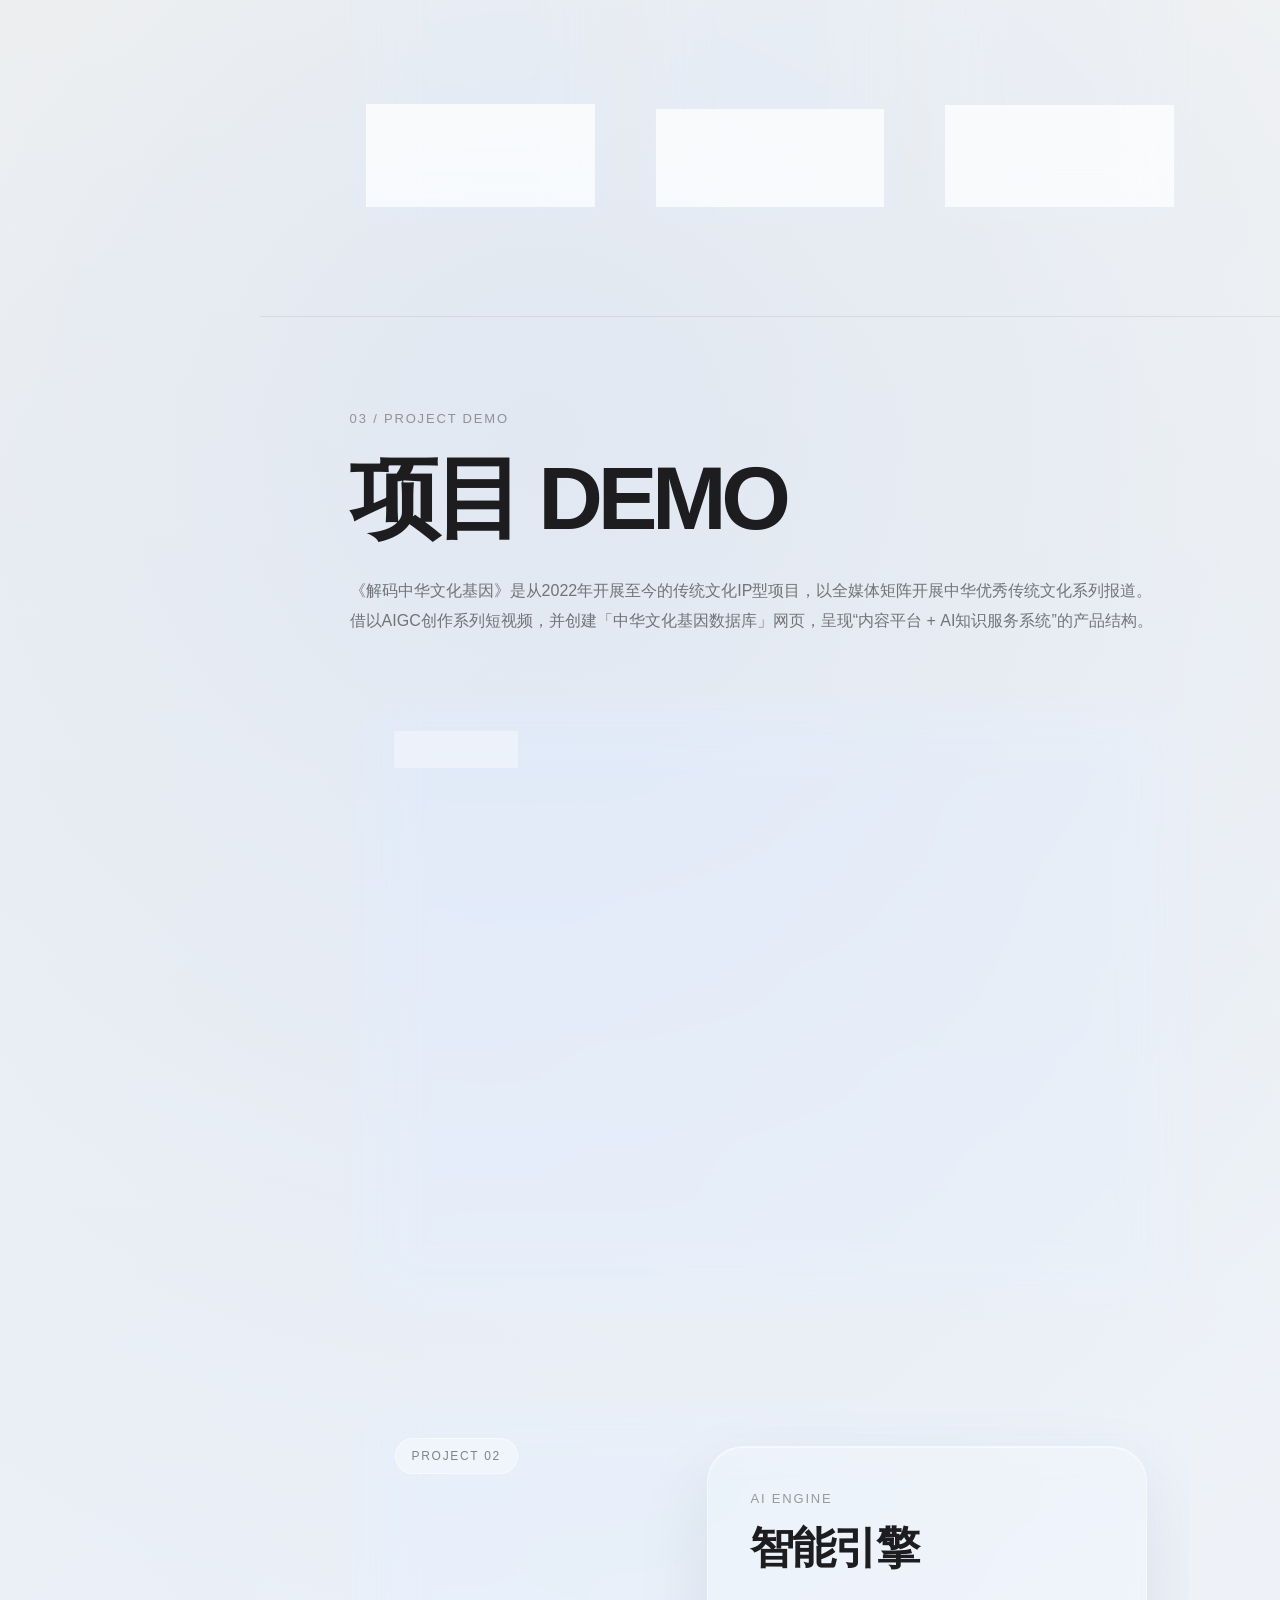
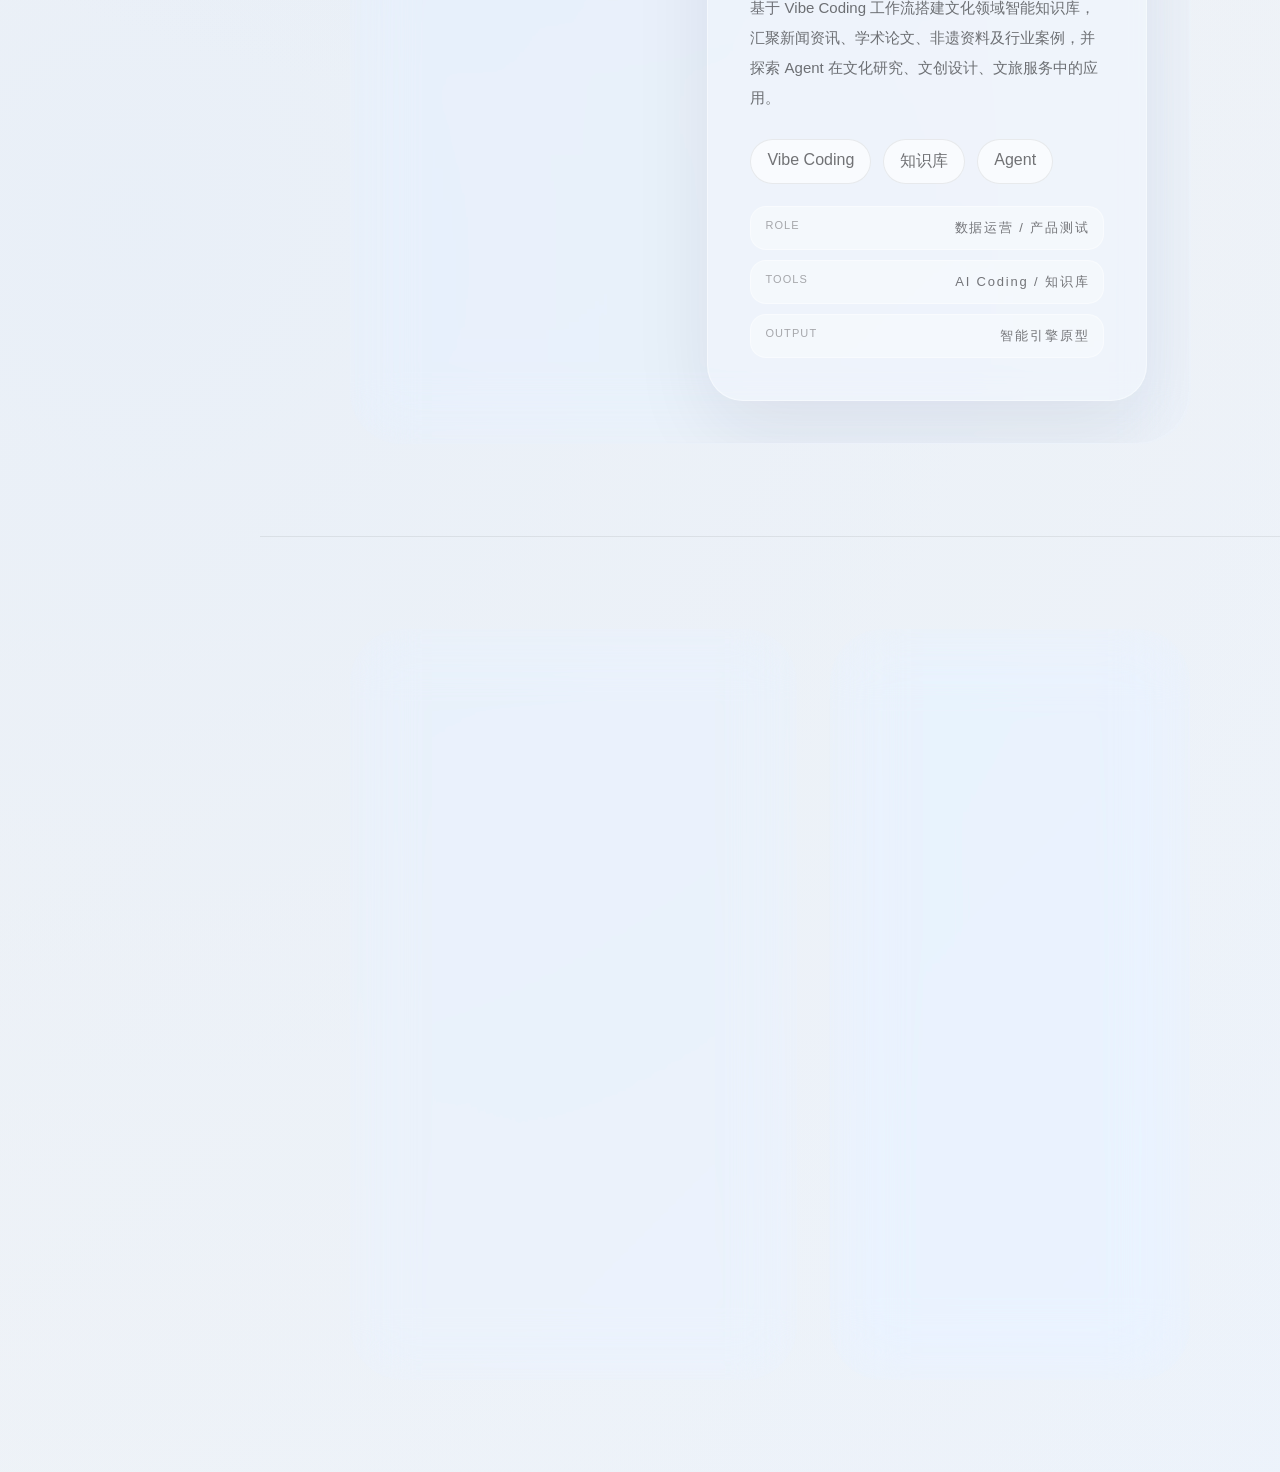
==== commit bcee89fe: "Remove resume download button" ====
--- a/index.html
+++ b/index.html
@@ -77,7 +77,6 @@
 无论是影像、出版物、数字产品还是 AIGC 内容，本质上都在回答同一个问题——如何让一个想法被更有效地表达和理解
 <br>技术不断变化，但创造力、审美和讲故事的能力始终重要</p>
         <div class="resume-actions">
-          <a class="resume-btn" href="assets/resume/李伊阿果的简历.pdf" download><span>下载简历 PDF</span><i>↓</i></a>
           <a class="resume-btn ghost" href="mailto:1071947963@qq.com"><span>联系我</span><i>↗</i></a>
         </div>
         </div>
